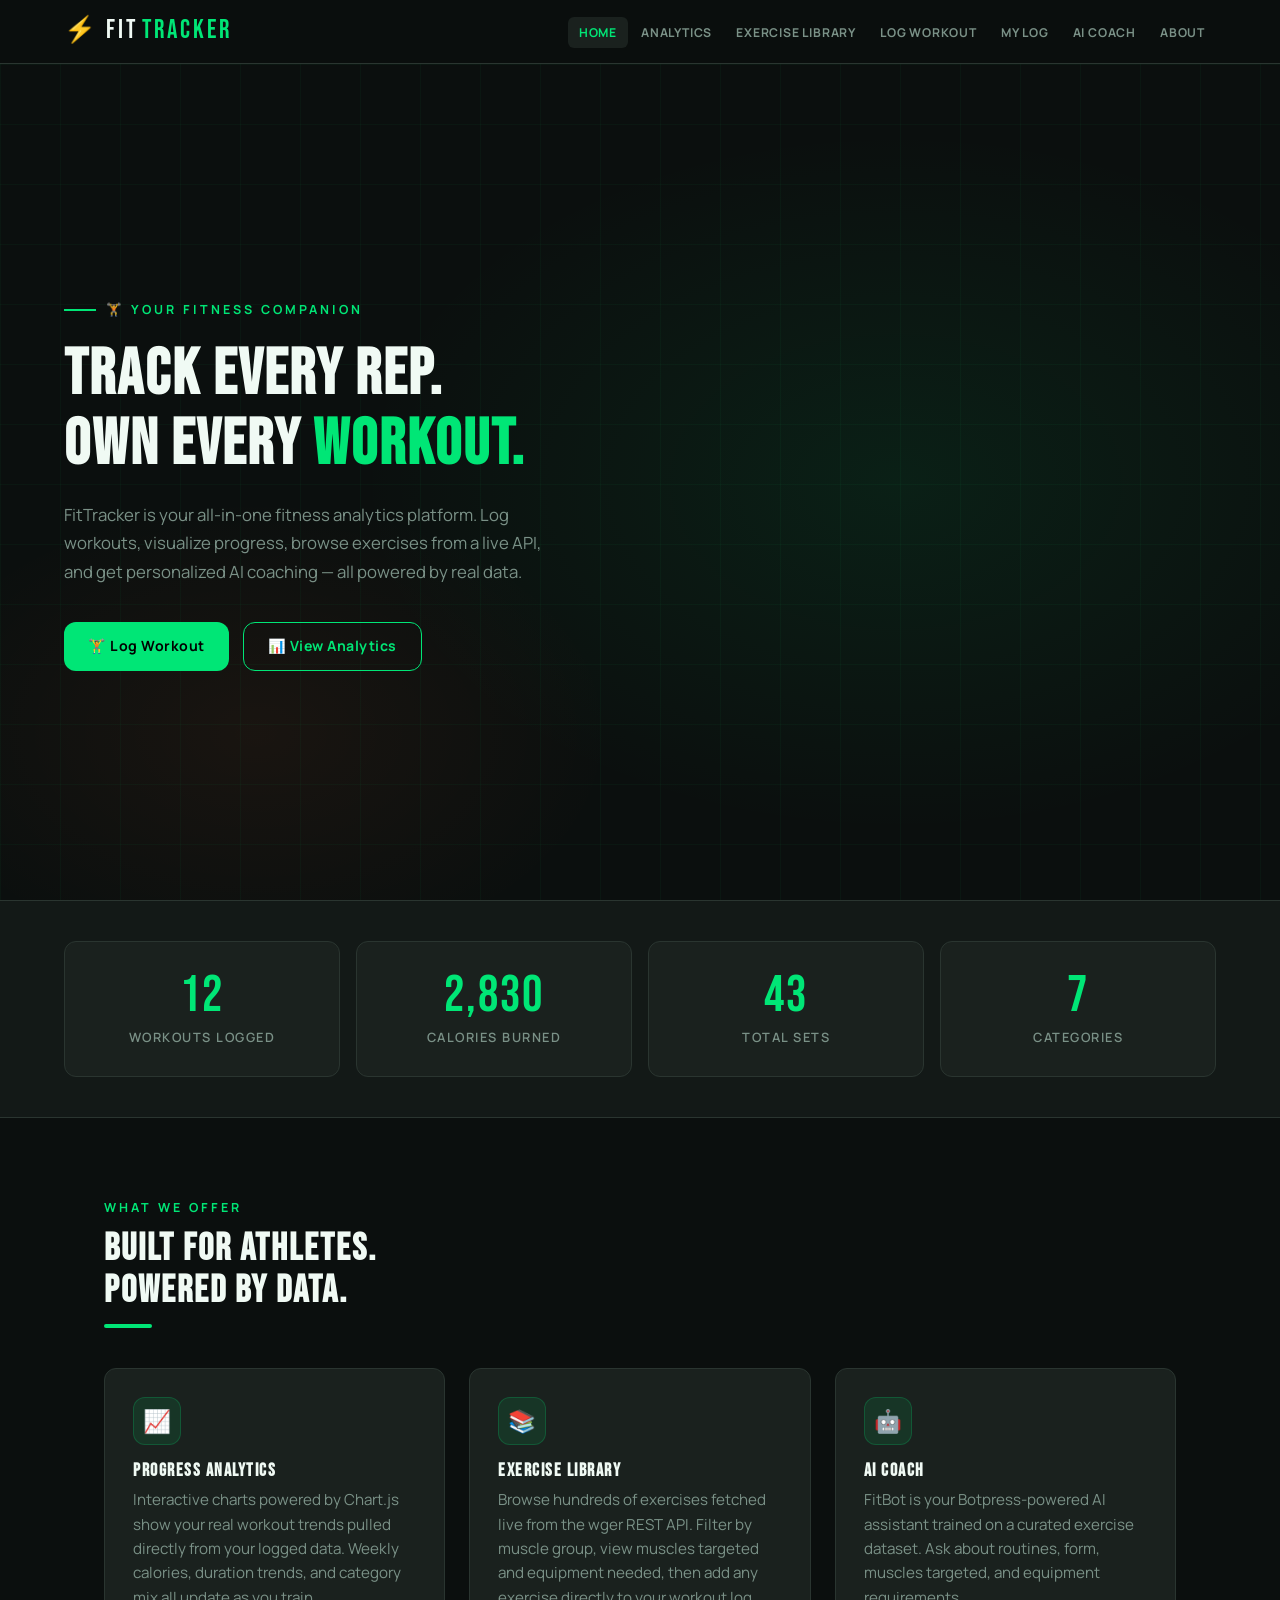
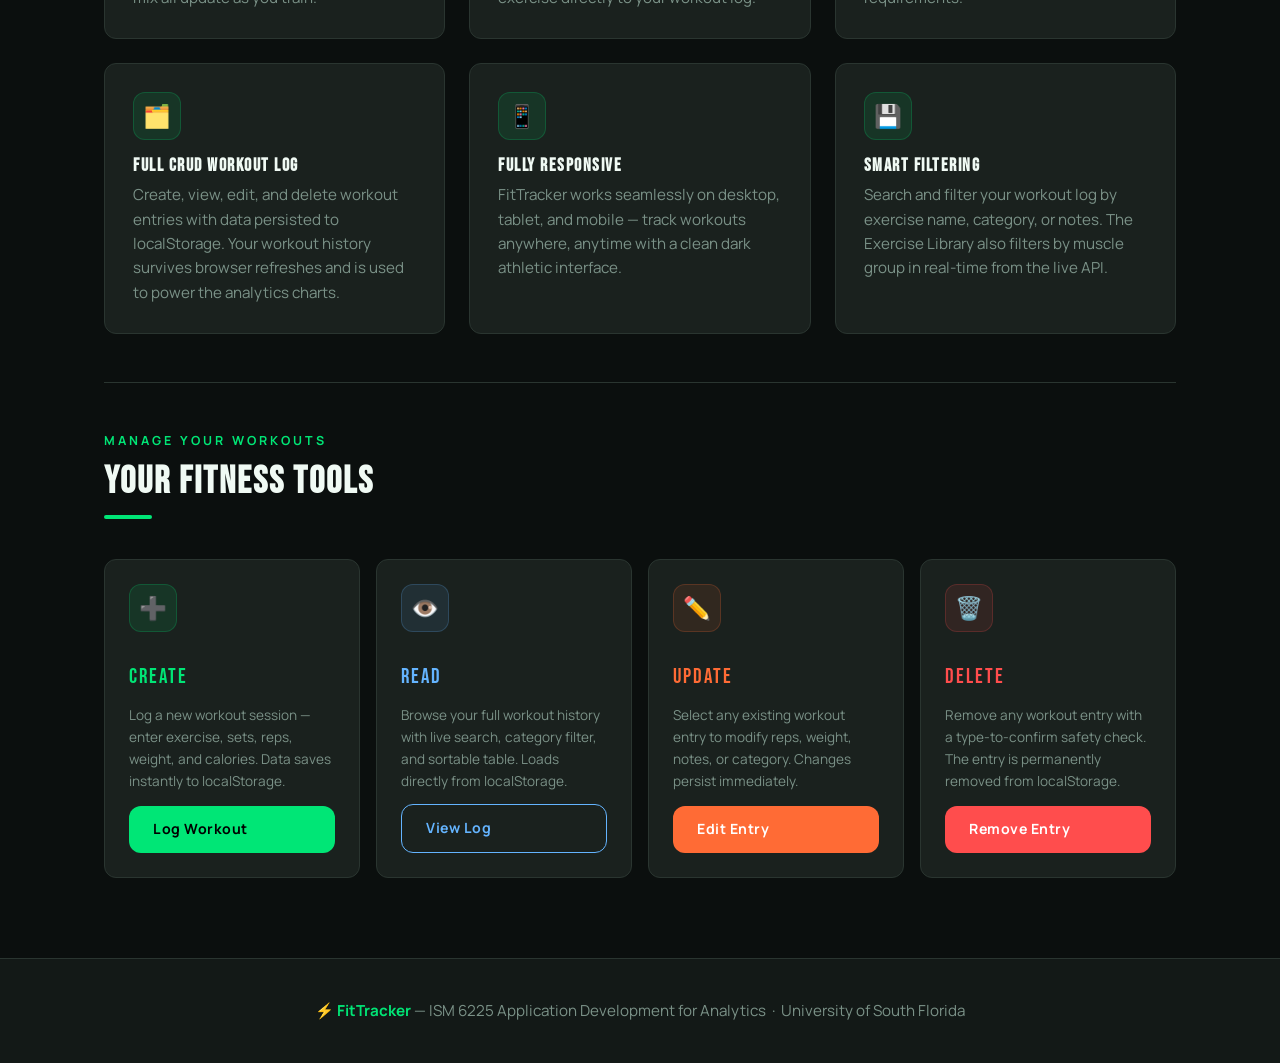
==== fittracker-final/index.html @ 2a5adb52 "feat: implement MVC architecture, localStorage CRUD, wger API integration, and Exercise Library page" ====
<!DOCTYPE html>
<html lang="en">
<head>
  <meta charset="UTF-8" />
  <meta name="viewport" content="width=device-width, initial-scale=1.0" />
  <title>FitTracker &#8212; Home</title>
  <link rel="stylesheet" href="styles.css" />
  <style>
    .hero {
      position: relative;
      min-height: calc(100vh - 64px);
      display: flex;
      align-items: center;
      overflow: hidden;
      padding: 80px 5%;
    }
    .hero-bg {
      position: absolute; inset: 0;
      background:
        radial-gradient(ellipse 60% 60% at 70% 50%, rgba(0,230,118,0.08) 0%, transparent 70%),
        radial-gradient(ellipse 40% 40% at 20% 80%, rgba(255,107,53,0.06) 0%, transparent 70%);
      pointer-events: none;
    }
    .hero-grid {
      position: absolute; inset: 0;
      background-image:
        linear-gradient(rgba(0,230,118,0.04) 1px, transparent 1px),
        linear-gradient(90deg, rgba(0,230,118,0.04) 1px, transparent 1px);
      background-size: 60px 60px;
      pointer-events: none;
    }
    .hero-content { position: relative; max-width: 680px; }
    .hero-eyebrow {
      display: inline-flex; align-items: center; gap: 10px;
      color: var(--green); font-size: 0.78rem; font-weight: 700;
      letter-spacing: 3px; text-transform: uppercase; margin-bottom: 20px;
    }
    .hero-eyebrow::before { content: ''; display: block; width: 32px; height: 2px; background: var(--green); }
    .hero h1 { color: var(--white); margin-bottom: 20px; }
    .hero h1 em { color: var(--green); font-style: normal; }
    .hero p { font-size: 1.05rem; max-width: 480px; margin-bottom: 36px; line-height: 1.7; }
    .hero-cta { display: flex; gap: 14px; flex-wrap: wrap; }
    .stats-strip {
      background: var(--bg2);
      border-top: 1px solid var(--border);
      border-bottom: 1px solid var(--border);
      padding: 40px 5%;
    }
    .stats-inner {
      max-width: 1200px; margin: 0 auto;
      display: grid; grid-template-columns: repeat(auto-fit, minmax(160px, 1fr)); gap: 16px;
    }
    .feature-icon {
      width: 48px; height: 48px; border-radius: 12px;
      background: rgba(0,230,118,0.1); border: 1px solid rgba(0,230,118,0.2);
      display: flex; align-items: center; justify-content: center;
      font-size: 1.4rem; margin-bottom: 16px;
    }
    .feature-card h3 { font-size: 1.1rem; margin-bottom: 8px; color: var(--white); }
    .crud-row {
      display: grid; grid-template-columns: repeat(auto-fit, minmax(230px, 1fr));
      gap: 16px; margin-top: 40px;
    }
    .crud-card {
      background: var(--card); border: 1px solid var(--border);
      border-radius: var(--radius); padding: 24px;
      display: flex; flex-direction: column; gap: 12px; transition: all .25s;
    }
    .crud-card:hover { transform: translateY(-4px); box-shadow: var(--glow); border-color: var(--green-dim); }
    .crud-label { font-family: 'Bebas Neue', sans-serif; letter-spacing: 2px; font-size: 1.3rem; }
    .crud-card p { font-size: 0.85rem; flex: 1; }
  </style>
</head>
<body>

<nav class="navbar">
  <a class="nav-brand" href="index.html">&#9889; FIT<span>TRACKER</span></a>
  <button class="hamburger" onclick="toggleNav()" aria-label="Menu">
    <span></span><span></span><span></span>
  </button>
  <ul class="nav-links" id="nav-links">
    <li><a href="index.html" class="active">Home</a></li>
    <li><a href="visualizations.html">Analytics</a></li>
    <li><a href="exercises.html">Exercise Library</a></li>
    <li><a href="create.html">Log Workout</a></li>
    <li><a href="read.html">My Log</a></li>
    <li><a href="mybot.html">AI Coach</a></li>
    <li><a href="about.html">About</a></li>
  </ul>
</nav>

<section class="hero">
  <div class="hero-bg"></div>
  <div class="hero-grid"></div>
  <div class="hero-content">
    <span class="hero-eyebrow">&#127947;&#65039; Your Fitness Companion</span>
    <h1>Track Every Rep.<br>Own Every <em>Workout.</em></h1>
    <p>FitTracker is your all-in-one fitness analytics platform. Log workouts, visualize progress, browse exercises from a live API, and get personalized AI coaching &#8212; all powered by real data.</p>
    <div class="hero-cta">
      <a href="create.html" class="btn btn-primary">&#127947;&#65039; Log Workout</a>
      <a href="visualizations.html" class="btn btn-outline">&#128202; View Analytics</a>
    </div>
  </div>
</section>

<!-- DYNAMIC STATS from localStorage -->
<div class="stats-strip">
  <div class="stats-inner">
    <div class="stat-box card">
      <div class="stat-num" id="stat-total">&#8212;</div>
      <div class="stat-label">Workouts Logged</div>
    </div>
    <div class="stat-box card">
      <div class="stat-num" id="stat-cal">&#8212;</div>
      <div class="stat-label">Calories Burned</div>
    </div>
    <div class="stat-box card">
      <div class="stat-num" id="stat-sets">&#8212;</div>
      <div class="stat-label">Total Sets</div>
    </div>
    <div class="stat-box card">
      <div class="stat-num" id="stat-cats">&#8212;</div>
      <div class="stat-label">Categories</div>
    </div>
  </div>
</div>

<!-- FEATURES -->
<div class="section">
  <p class="section-tag">What We Offer</p>
  <h2>Built for Athletes.<br>Powered by Data.</h2>
  <span class="accent-bar"></span>

  <div class="grid-3" style="margin-top:40px;">
    <div class="card feature-card">
      <div class="feature-icon">&#128200;</div>
      <h3>Progress Analytics</h3>
      <p>Interactive charts powered by Chart.js show your real workout trends pulled directly from your logged data. Weekly calories, duration trends, and category mix all update as you train.</p>
    </div>
    <div class="card feature-card">
      <div class="feature-icon">&#128218;</div>
      <h3>Exercise Library</h3>
      <p>Browse hundreds of exercises fetched live from the wger REST API. Filter by muscle group, view muscles targeted and equipment needed, then add any exercise directly to your workout log.</p>
    </div>
    <div class="card feature-card">
      <div class="feature-icon">&#129302;</div>
      <h3>AI Coach</h3>
      <p>FitBot is your Botpress-powered AI assistant trained on a curated exercise dataset. Ask about routines, form, muscles targeted, and equipment requirements.</p>
    </div>
    <div class="card feature-card">
      <div class="feature-icon">&#128450;&#65039;</div>
      <h3>Full CRUD Workout Log</h3>
      <p>Create, view, edit, and delete workout entries with data persisted to localStorage. Your workout history survives browser refreshes and is used to power the analytics charts.</p>
    </div>
    <div class="card feature-card">
      <div class="feature-icon">&#128241;</div>
      <h3>Fully Responsive</h3>
      <p>FitTracker works seamlessly on desktop, tablet, and mobile &#8212; track workouts anywhere, anytime with a clean dark athletic interface.</p>
    </div>
    <div class="card feature-card">
      <div class="feature-icon">&#128190;</div>
      <h3>Smart Filtering</h3>
      <p>Search and filter your workout log by exercise name, category, or notes. The Exercise Library also filters by muscle group in real-time from the live API.</p>
    </div>
  </div>

  <hr class="divider" />

  <p class="section-tag">Manage Your Workouts</p>
  <h2>Your Fitness Tools</h2>
  <span class="accent-bar"></span>

  <div class="crud-row">
    <div class="crud-card">
      <div class="feature-icon" style="background:rgba(0,230,118,.1); border-color:rgba(0,230,118,.2);">&#10133;</div>
      <div class="crud-label" style="color:var(--green);">Create</div>
      <p>Log a new workout session &#8212; enter exercise, sets, reps, weight, and calories. Data saves instantly to localStorage.</p>
      <a href="create.html" class="btn btn-primary">Log Workout</a>
    </div>
    <div class="crud-card">
      <div class="feature-icon" style="background:rgba(100,180,255,.1); border-color:rgba(100,180,255,.2);">&#128065;&#65039;</div>
      <div class="crud-label" style="color:#64b4ff;">Read</div>
      <p>Browse your full workout history with live search, category filter, and sortable table. Loads directly from localStorage.</p>
      <a href="read.html" class="btn btn-outline" style="border-color:#64b4ff; color:#64b4ff;">View Log</a>
    </div>
    <div class="crud-card">
      <div class="feature-icon" style="background:rgba(255,107,53,.1); border-color:rgba(255,107,53,.2);">&#9999;&#65039;</div>
      <div class="crud-label" style="color:var(--orange);">Update</div>
      <p>Select any existing workout entry to modify reps, weight, notes, or category. Changes persist immediately.</p>
      <a href="update.html" class="btn btn-orange">Edit Entry</a>
    </div>
    <div class="crud-card">
      <div class="feature-icon" style="background:rgba(255,77,77,.1); border-color:rgba(255,77,77,.2);">&#128465;&#65039;</div>
      <div class="crud-label" style="color:var(--danger);">Delete</div>
      <p>Remove any workout entry with a type-to-confirm safety check. The entry is permanently removed from localStorage.</p>
      <a href="delete.html" class="btn btn-danger">Remove Entry</a>
    </div>
  </div>
</div>

<footer>
  <p>&#9889; <strong>FitTracker</strong> &#8212; ISM 6225 Application Development for Analytics &nbsp;&#183;&nbsp; University of South Florida</p>
</footer>

<script src="js/storage.js"></script>
<script>
  function toggleNav() { document.getElementById('nav-links').classList.toggle('open'); }

  // Initialize storage and update live stats
  FitStorage.init();
  const stats = FitStorage.getStats();
  document.getElementById('stat-total').textContent = stats.total;
  document.getElementById('stat-cal').textContent   = stats.totalCal.toLocaleString();
  document.getElementById('stat-sets').textContent  = stats.totalSets;
  document.getElementById('stat-cats').textContent  = stats.cats;
</script>
</body>
</html>
---- fittracker-final/styles.css ----
/* ============================================
   FitTracker — ISM 6225 Look & Feel Project
   Theme: Dark Athletic / High-Performance
   Fonts: Bebas Neue (headings) + Manrope (body)
   ============================================ */

@import url('https://fonts.googleapis.com/css2?family=Bebas+Neue&family=Manrope:wght@400;500;600;700&display=swap');

/* ---- CSS Variables ---- */
:root {
  --bg:        #0b0f0e;
  --bg2:       #131917;
  --card:      #1a211e;
  --border:    #2a3530;
  --green:     #00e676;
  --green-dim: #00b85a;
  --orange:    #ff6b35;
  --white:     #f0faf4;
  --muted:     #7a9187;
  --danger:    #ff4d4d;

  --radius: 12px;
  --shadow: 0 8px 32px rgba(0,0,0,0.5);
  --glow:   0 0 20px rgba(0,230,118,0.15);
}

/* ---- Reset & Base ---- */
*, *::before, *::after { box-sizing: border-box; margin: 0; padding: 0; }

html { scroll-behavior: smooth; }

body {
  font-family: 'Manrope', sans-serif;
  background: var(--bg);
  color: var(--white);
  min-height: 100vh;
  line-height: 1.6;
  overflow-x: hidden;
}

/* ---- Typography ---- */
h1, h2, h3, h4, .display {
  font-family: 'Bebas Neue', sans-serif;
  letter-spacing: 2px;
  line-height: 1.1;
}

h1 { font-size: clamp(2.4rem, 5vw, 4rem); }
h2 { font-size: clamp(1.8rem, 3vw, 2.8rem); }
h3 { font-size: 1.4rem; letter-spacing: 1.5px; }

p { color: var(--muted); font-size: 0.95rem; }

a { color: var(--green); text-decoration: none; transition: color .2s; }
a:hover { color: #fff; }

/* ---- Navbar ---- */
.navbar {
  position: sticky;
  top: 0;
  z-index: 1000;
  background: rgba(11,15,14,0.92);
  backdrop-filter: blur(16px);
  border-bottom: 1px solid var(--border);
  padding: 0 5%;
  display: flex;
  align-items: center;
  justify-content: space-between;
  height: 64px;
}

.nav-brand {
  font-family: 'Bebas Neue', sans-serif;
  font-size: 1.6rem;
  letter-spacing: 3px;
  color: var(--white);
  display: flex;
  align-items: center;
  gap: 4px;
  white-space: nowrap;
  flex-shrink: 0;
}

.nav-brand span { color: var(--green); }

.nav-links {
  display: flex;
  gap: 2px;
  list-style: none;
  align-items: center;
  flex-wrap: nowrap;
}

.nav-links a {
  color: var(--muted);
  font-size: 0.76rem;
  font-weight: 700;
  letter-spacing: 0.8px;
  text-transform: uppercase;
  padding: 7px 11px;
  border-radius: 6px;
  transition: all .2s;
  white-space: nowrap;
}

.nav-links a:hover,
.nav-links a.active {
  color: var(--white);
  background: var(--card);
}

.nav-links a.active { color: var(--green); }

.hamburger {
  display: none;
  background: none;
  border: none;
  cursor: pointer;
  flex-direction: column;
  gap: 5px;
  padding: 4px;
}
.hamburger span {
  display: block;
  width: 24px;
  height: 2px;
  background: var(--white);
  border-radius: 2px;
  transition: all .3s;
}

/* ---- Buttons ---- */
.btn {
  display: inline-flex;
  align-items: center;
  gap: 8px;
  padding: 12px 24px;
  border-radius: var(--radius);
  font-family: 'Manrope', sans-serif;
  font-weight: 700;
  font-size: 0.88rem;
  letter-spacing: 0.5px;
  cursor: pointer;
  border: none;
  transition: all .25s;
  text-decoration: none;
}

.btn-primary {
  background: var(--green);
  color: #000;
}
.btn-primary:hover {
  background: #fff;
  color: #000;
  transform: translateY(-2px);
  box-shadow: var(--glow);
}

.btn-outline {
  background: transparent;
  color: var(--green);
  border: 1.5px solid var(--green);
}
.btn-outline:hover {
  background: var(--green);
  color: #000;
  transform: translateY(-2px);
}

.btn-danger {
  background: var(--danger);
  color: #fff;
}
.btn-danger:hover {
  background: #cc0000;
  transform: translateY(-2px);
}

.btn-orange {
  background: var(--orange);
  color: #fff;
}
.btn-orange:hover {
  background: #e5501a;
  transform: translateY(-2px);
}

/* ---- Cards ---- */
.card {
  background: var(--card);
  border: 1px solid var(--border);
  border-radius: var(--radius);
  padding: 28px;
  transition: border-color .2s, box-shadow .2s;
}
.card:hover {
  border-color: var(--green-dim);
  box-shadow: var(--glow);
}

/* ---- Pill / Badge ---- */
.pill {
  display: inline-block;
  padding: 4px 12px;
  border-radius: 999px;
  font-size: 0.75rem;
  font-weight: 700;
  letter-spacing: 0.5px;
  text-transform: uppercase;
}
.pill-green  { background: rgba(0,230,118,.15); color: var(--green); }
.pill-orange { background: rgba(255,107,53,.15); color: var(--orange); }
.pill-red    { background: rgba(255,77,77,.15);  color: var(--danger); }

/* ---- Section / Layout ---- */
.section {
  padding: 80px 5%;
  max-width: 1200px;
  margin: 0 auto;
}

.section-sm {
  padding: 50px 5%;
  max-width: 1200px;
  margin: 0 auto;
}

.section-tag {
  color: var(--green);
  font-size: 0.78rem;
  font-weight: 700;
  letter-spacing: 3px;
  text-transform: uppercase;
  margin-bottom: 10px;
}

.grid-2 { display: grid; grid-template-columns: repeat(auto-fit, minmax(280px, 1fr)); gap: 24px; }
.grid-3 { display: grid; grid-template-columns: repeat(auto-fit, minmax(260px, 1fr)); gap: 24px; }
.grid-4 { display: grid; grid-template-columns: repeat(auto-fit, minmax(200px, 1fr)); gap: 20px; }

/* ---- Divider ---- */
.divider {
  border: none;
  border-top: 1px solid var(--border);
  margin: 48px 0;
}

/* ---- Stat Box ---- */
.stat-box {
  text-align: center;
  padding: 28px 20px;
}
.stat-num {
  font-family: 'Bebas Neue', sans-serif;
  font-size: 3.2rem;
  letter-spacing: 2px;
  color: var(--green);
  line-height: 1;
}
.stat-label {
  font-size: 0.8rem;
  font-weight: 600;
  letter-spacing: 1.5px;
  text-transform: uppercase;
  color: var(--muted);
  margin-top: 6px;
}

/* ---- Table ---- */
.data-table {
  width: 100%;
  border-collapse: collapse;
  font-size: 0.88rem;
}
.data-table th {
  text-align: left;
  padding: 14px 16px;
  color: var(--green);
  font-size: 0.72rem;
  letter-spacing: 2px;
  text-transform: uppercase;
  border-bottom: 1px solid var(--border);
  white-space: nowrap;
}
.data-table td {
  padding: 14px 16px;
  border-bottom: 1px solid var(--border);
  color: var(--white);
  vertical-align: middle;
}
.data-table tr:hover td { background: rgba(0,230,118,0.04); }
.data-table tr:last-child td { border-bottom: none; }

/* ---- Form Elements ---- */
.form-group { margin-bottom: 20px; }
.form-label {
  display: block;
  font-size: 0.8rem;
  font-weight: 700;
  letter-spacing: 1px;
  text-transform: uppercase;
  color: var(--muted);
  margin-bottom: 8px;
}
.form-control {
  width: 100%;
  padding: 12px 16px;
  background: var(--bg2);
  border: 1px solid var(--border);
  border-radius: 8px;
  color: var(--white);
  font-family: 'Manrope', sans-serif;
  font-size: 0.92rem;
  transition: border-color .2s;
  outline: none;
}
.form-control:focus {
  border-color: var(--green);
  box-shadow: 0 0 0 3px rgba(0,230,118,0.08);
}
select.form-control option { background: var(--bg2); }

/* ---- Page Header ---- */
.page-header {
  background: var(--bg2);
  border-bottom: 1px solid var(--border);
  padding: 48px 5%;
  text-align: center;
}
.page-header p { max-width: 540px; margin: 12px auto 0; }

/* ---- Footer ---- */
footer {
  background: var(--bg2);
  border-top: 1px solid var(--border);
  padding: 40px 5%;
  text-align: center;
  color: var(--muted);
  font-size: 0.82rem;
}
footer strong { color: var(--green); }

/* ---- Accent Bar ---- */
.accent-bar {
  display: block;
  width: 48px;
  height: 4px;
  background: var(--green);
  border-radius: 2px;
  margin: 12px 0 20px;
}

/* ---- Alert Box ---- */
.alert {
  padding: 16px 20px;
  border-radius: var(--radius);
  font-size: 0.9rem;
  display: flex;
  align-items: flex-start;
  gap: 12px;
}
.alert-success { background: rgba(0,230,118,.1); border: 1px solid rgba(0,230,118,.3); color: #b3ffd6; }
.alert-warning { background: rgba(255,107,53,.1); border: 1px solid rgba(255,107,53,.3); color: #ffdcc9; }
.alert-danger  { background: rgba(255,77,77,.1);  border: 1px solid rgba(255,77,77,.3);  color: #ffc5c5; }

/* ---- Responsive ---- */
@media (max-width: 768px) {
  .hamburger { display: flex; }

  .nav-links {
    display: none;
    position: fixed;
    top: 64px;
    left: 0;
    right: 0;
    background: var(--bg2);
    border-bottom: 1px solid var(--border);
    flex-direction: column;
    align-items: stretch;
    padding: 16px 5%;
    gap: 4px;
  }
  .nav-links.open { display: flex; }
  .nav-links a { padding: 12px 16px; font-size: 0.9rem; }

  .section { padding: 50px 5%; }
  h1 { font-size: 2.2rem; }
}

@media (max-width: 480px) {
  .grid-2, .grid-3, .grid-4 { grid-template-columns: 1fr; }
}

/* ============================================
   FitTracker - Exercise Library Extensions
   Added for wger API integration page
   ============================================ */

/* Exercise API cards */
.ex-grid {
  display: grid;
  grid-template-columns: repeat(auto-fill, minmax(280px, 1fr));
  gap: 20px;
  margin-top: 28px;
}
.ex-card {
  background: var(--card);
  border: 1px solid var(--border);
  border-radius: var(--radius);
  padding: 22px;
  display: flex;
  flex-direction: column;
  gap: 10px;
  transition: all .25s;
}
.ex-card:hover {
  border-color: var(--green-dim);
  transform: translateY(-3px);
  box-shadow: var(--glow);
}
.ex-card-name {
  color: var(--white);
  font-size: 1rem;
  font-weight: 700;
  font-family: 'Manrope', sans-serif;
  line-height: 1.3;
}
.ex-card-cat {
  display: inline-block;
  padding: 3px 10px;
  border-radius: 999px;
  background: rgba(0,230,118,.12);
  color: var(--green);
  font-size: 0.72rem;
  font-weight: 700;
  letter-spacing: 1px;
  text-transform: uppercase;
  width: fit-content;
}
.ex-card-meta {
  display: flex;
  flex-direction: column;
  gap: 4px;
}
.ex-meta-row {
  font-size: 0.8rem;
  color: var(--muted);
  display: flex;
  gap: 6px;
}
.ex-meta-row strong { color: var(--white); font-weight: 600; }
.ex-card-desc {
  font-size: 0.82rem;
  color: var(--muted);
  line-height: 1.6;
  flex: 1;
}
.ex-card-footer {
  margin-top: 4px;
  padding-top: 12px;
  border-top: 1px solid var(--border);
}

/* Category filter pills for exercise library */
.cat-filters {
  display: flex;
  flex-wrap: wrap;
  gap: 8px;
  margin-bottom: 28px;
}
.cat-pill {
  padding: 7px 16px;
  border-radius: 999px;
  border: 1px solid var(--border);
  background: var(--card);
  color: var(--muted);
  font-size: 0.8rem;
  font-weight: 600;
  cursor: pointer;
  transition: all .2s;
  font-family: 'Manrope', sans-serif;
}
.cat-pill:hover,
.cat-pill.active {
  border-color: var(--green);
  color: var(--green);
  background: rgba(0,230,118,.08);
}

/* Skeleton loading shimmer */
.skeleton {
  background: linear-gradient(90deg, var(--card) 25%, var(--border) 50%, var(--card) 75%);
  background-size: 200% 100%;
  animation: shimmer 1.5s infinite;
  border-radius: 6px;
}
@keyframes shimmer {
  0%   { background-position: 200% 0; }
  100% { background-position: -200% 0; }
}
.skeleton-card {
  background: var(--card);
  border: 1px solid var(--border);
  border-radius: var(--radius);
  padding: 22px;
  display: flex;
  flex-direction: column;
  gap: 12px;
}

/* Load more button area */
.load-more-wrap {
  text-align: center;
  margin-top: 40px;
}

/* Empty / error state */
.empty-state {
  text-align: center;
  padding: 60px 20px;
  color: var(--muted);
}
.empty-state .big-icon { font-size: 3rem; margin-bottom: 16px; }
.empty-state h3 { color: var(--white); margin-bottom: 8px; font-family: 'Manrope', sans-serif; }

/* pill variants for blue */
.pill-blue { background: rgba(100,180,255,.15); color: #64b4ff; border: 1px solid rgba(100,180,255,.3); }
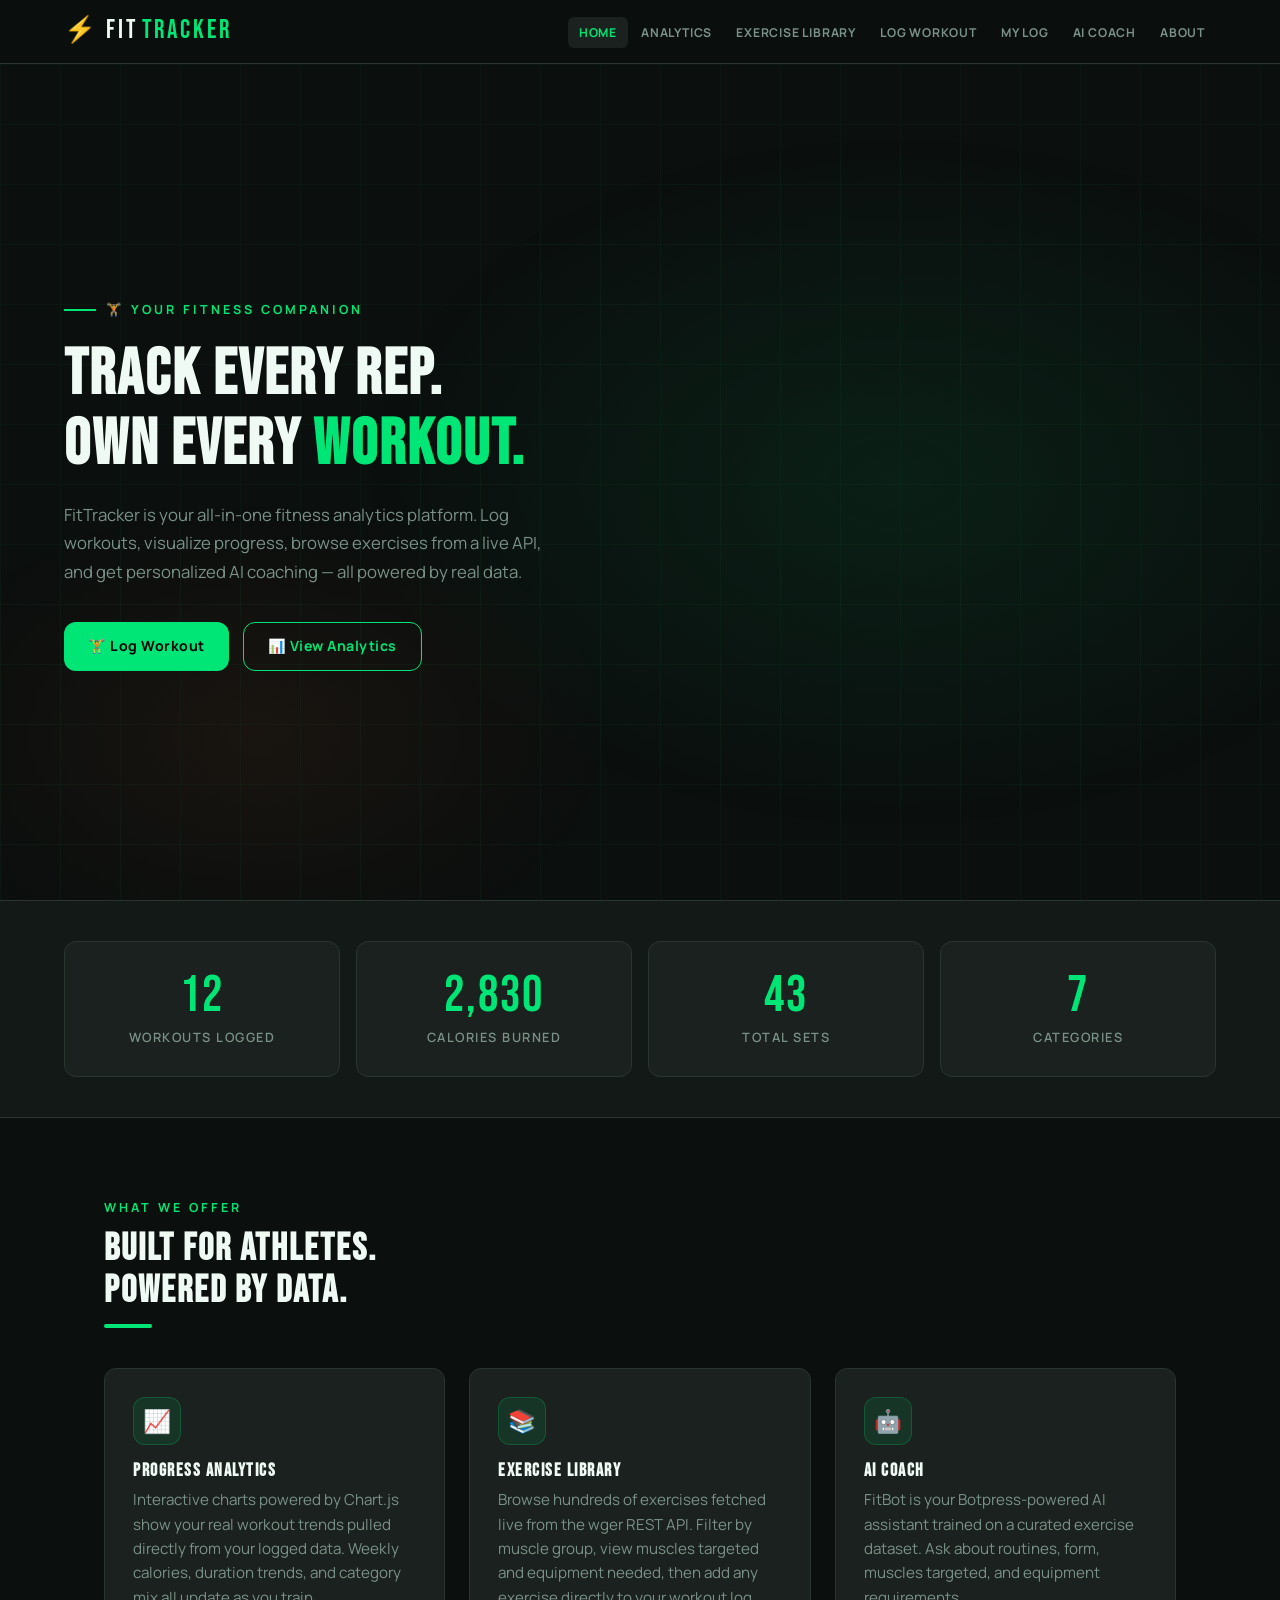
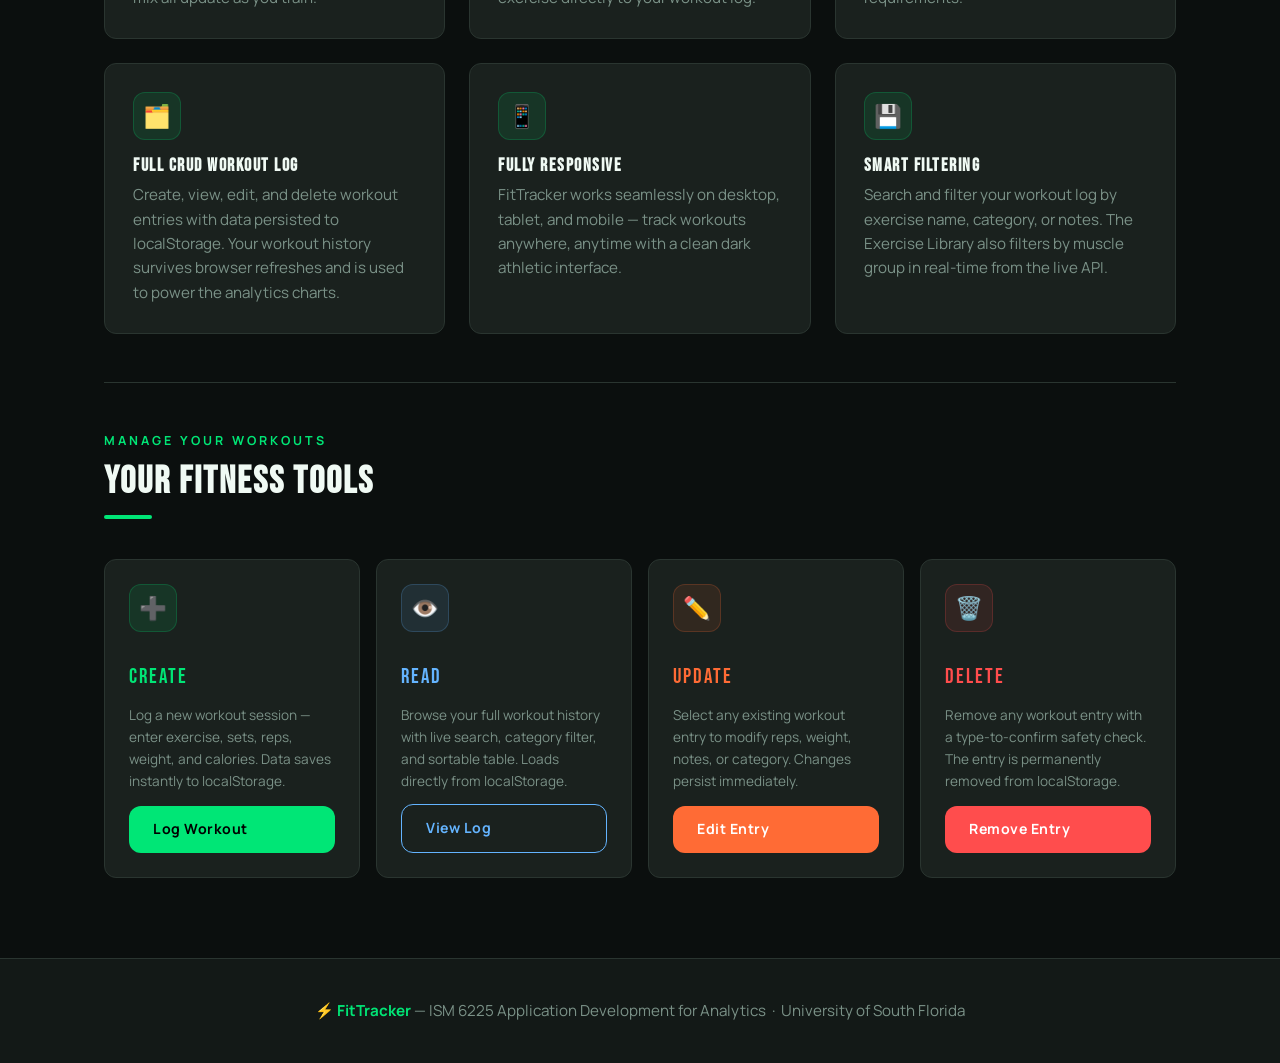
==== commit 88049995: "Added my avatar and an ERD to the project, as well as updated the README and all HTML files to refle" ====
--- a/fittracker-final/index.html
+++ b/fittracker-final/index.html
@@ -171,25 +171,25 @@
   <span class="accent-bar"></span>
 
   <div class="crud-row">
-    <div class="crud-card">
+    <div class="crud-card" style="--crud-accent:var(--green);">
       <div class="feature-icon" style="background:rgba(0,230,118,.1); border-color:rgba(0,230,118,.2);">&#10133;</div>
       <div class="crud-label" style="color:var(--green);">Create</div>
       <p>Log a new workout session &#8212; enter exercise, sets, reps, weight, and calories. Data saves instantly to localStorage.</p>
       <a href="create.html" class="btn btn-primary">Log Workout</a>
     </div>
-    <div class="crud-card">
+    <div class="crud-card" style="--crud-accent:#64b4ff;">
       <div class="feature-icon" style="background:rgba(100,180,255,.1); border-color:rgba(100,180,255,.2);">&#128065;&#65039;</div>
       <div class="crud-label" style="color:#64b4ff;">Read</div>
       <p>Browse your full workout history with live search, category filter, and sortable table. Loads directly from localStorage.</p>
       <a href="read.html" class="btn btn-outline" style="border-color:#64b4ff; color:#64b4ff;">View Log</a>
     </div>
-    <div class="crud-card">
+    <div class="crud-card" style="--crud-accent:var(--orange);">
       <div class="feature-icon" style="background:rgba(255,107,53,.1); border-color:rgba(255,107,53,.2);">&#9999;&#65039;</div>
       <div class="crud-label" style="color:var(--orange);">Update</div>
       <p>Select any existing workout entry to modify reps, weight, notes, or category. Changes persist immediately.</p>
       <a href="update.html" class="btn btn-orange">Edit Entry</a>
     </div>
-    <div class="crud-card">
+    <div class="crud-card" style="--crud-accent:var(--danger);">
       <div class="feature-icon" style="background:rgba(255,77,77,.1); border-color:rgba(255,77,77,.2);">&#128465;&#65039;</div>
       <div class="crud-label" style="color:var(--danger);">Delete</div>
       <p>Remove any workout entry with a type-to-confirm safety check. The entry is permanently removed from localStorage.</p>
@@ -206,13 +206,26 @@
 <script>
   function toggleNav() { document.getElementById('nav-links').classList.toggle('open'); }
 
-  // Initialize storage and update live stats
+  function animateCounter(el, target, duration) {
+    duration = duration || 900;
+    var startTime = performance.now();
+    var isLarge = target >= 1000;
+    function update(now) {
+      var p = Math.min((now - startTime) / duration, 1);
+      var eased = 1 - Math.pow(1 - p, 3);
+      var val = Math.round(target * eased);
+      el.textContent = isLarge ? val.toLocaleString() : val;
+      if (p < 1) requestAnimationFrame(update);
+    }
+    requestAnimationFrame(update);
+  }
+
   FitStorage.init();
   const stats = FitStorage.getStats();
-  document.getElementById('stat-total').textContent = stats.total;
-  document.getElementById('stat-cal').textContent   = stats.totalCal.toLocaleString();
-  document.getElementById('stat-sets').textContent  = stats.totalSets;
-  document.getElementById('stat-cats').textContent  = stats.cats;
+  animateCounter(document.getElementById('stat-total'), stats.total);
+  animateCounter(document.getElementById('stat-cal'),   stats.totalCal);
+  animateCounter(document.getElementById('stat-sets'),  stats.totalSets);
+  animateCounter(document.getElementById('stat-cats'),  stats.cats);
 </script>
 </body>
 </html>
--- a/fittracker-final/styles.css
+++ b/fittracker-final/styles.css
@@ -526,3 +526,116 @@
 
 /* pill variants for blue */
 .pill-blue { background: rgba(100,180,255,.15); color: #64b4ff; border: 1px solid rgba(100,180,255,.3); }
+
+/* ============================================
+   FitTracker — Visual Polish & UX Enhancements
+   ============================================ */
+
+/* Page fade-in on load */
+body { animation: pageIn 0.35s ease both; }
+@keyframes pageIn {
+  from { opacity: 0; transform: translateY(6px); }
+  to   { opacity: 1; transform: translateY(0); }
+}
+
+/* Custom scrollbar */
+::-webkit-scrollbar { width: 5px; height: 5px; }
+::-webkit-scrollbar-track { background: transparent; }
+::-webkit-scrollbar-thumb { background: var(--border); border-radius: 99px; }
+::-webkit-scrollbar-thumb:hover { background: var(--green-dim); }
+
+/* Remove number input spinners */
+input[type="number"]::-webkit-inner-spin-button,
+input[type="number"]::-webkit-outer-spin-button { -webkit-appearance: none; margin: 0; }
+input[type="number"] { -moz-appearance: textfield; }
+
+/* Style date picker icon to match theme */
+input[type="date"]::-webkit-calendar-picker-indicator {
+  filter: invert(0.6) sepia(1) saturate(3) hue-rotate(100deg);
+  cursor: pointer; opacity: 0.7; transition: opacity .2s;
+}
+input[type="date"]::-webkit-calendar-picker-indicator:hover { opacity: 1; }
+
+/* Softer placeholder */
+::placeholder { color: var(--muted); opacity: 0.5; }
+
+/* Textarea */
+textarea.form-control { resize: vertical; min-height: 90px; }
+
+/* Form helper text */
+.form-hint { font-size: 0.75rem; color: var(--muted); margin-top: 6px; opacity: 0.75; line-height: 1.5; }
+.form-label .req { color: var(--green); }
+
+/* Page header subtle radial gradient */
+.page-header { position: relative; overflow: hidden; }
+.page-header::after {
+  content: ''; position: absolute; inset: 0;
+  background: radial-gradient(ellipse 80% 150% at 50% -10%, rgba(0,230,118,0.06) 0%, transparent 60%);
+  pointer-events: none;
+}
+
+/* Form section divider */
+.form-section { margin-top: 28px; padding-top: 20px; border-top: 1px solid var(--border); }
+.form-section-label {
+  font-size: 0.7rem; font-weight: 700; color: var(--green);
+  letter-spacing: 2.5px; text-transform: uppercase;
+  margin-bottom: 16px; display: flex; align-items: center; gap: 10px;
+}
+.form-section-label::after {
+  content: ''; flex: 1; height: 1px;
+  background: linear-gradient(90deg, rgba(0,230,118,0.25), transparent);
+}
+
+/* Back navigation link */
+.back-link {
+  display: inline-flex; align-items: center; gap: 6px;
+  font-size: 0.8rem; font-weight: 600; color: var(--muted);
+  margin-bottom: 20px; transition: color .2s;
+}
+.back-link::before { content: '←'; }
+.back-link:hover { color: var(--green); }
+
+/* Insight card hover lift */
+.insight-card { transition: box-shadow .2s, transform .2s; }
+.insight-card:hover { box-shadow: var(--glow); transform: translateY(-2px); }
+
+/* Delete confirm input danger focus */
+.input-danger:focus {
+  border-color: var(--danger) !important;
+  box-shadow: 0 0 0 3px rgba(255,77,77,0.1) !important;
+}
+
+/* CRUD card colored left accent on hover */
+.crud-card { position: relative; overflow: hidden; }
+.crud-card::before {
+  content: ''; position: absolute; top: 0; left: 0;
+  width: 3px; height: 100%; background: var(--crud-accent, var(--green));
+  opacity: 0; transition: opacity .25s;
+}
+.crud-card:hover::before { opacity: 1; }
+
+/* Table cell truncation */
+.data-table td {
+  max-width: 140px; overflow: hidden;
+  text-overflow: ellipsis; white-space: nowrap;
+}
+.data-table td:first-child,
+.data-table td:last-child { max-width: none; white-space: nowrap; }
+.data-table td:nth-child(3) { max-width: 200px; }
+
+/* Alert info — calm blue (replaces alarming warning on API pages) */
+.alert-info {
+  background: rgba(100,180,255,.08);
+  border: 1px solid rgba(100,180,255,.25);
+  color: #b8d8ff;
+}
+.alert-info code { color: #64b4ff; }
+.alert-info strong { color: var(--white); }
+
+/* Focus visible outline */
+:focus-visible { outline: 2px solid rgba(0,230,118,0.5); outline-offset: 3px; }
+
+/* Mobile: stack side-by-side chart grid to single column */
+@media (max-width: 768px) {
+  .chart-2col { grid-template-columns: 1fr !important; }
+}
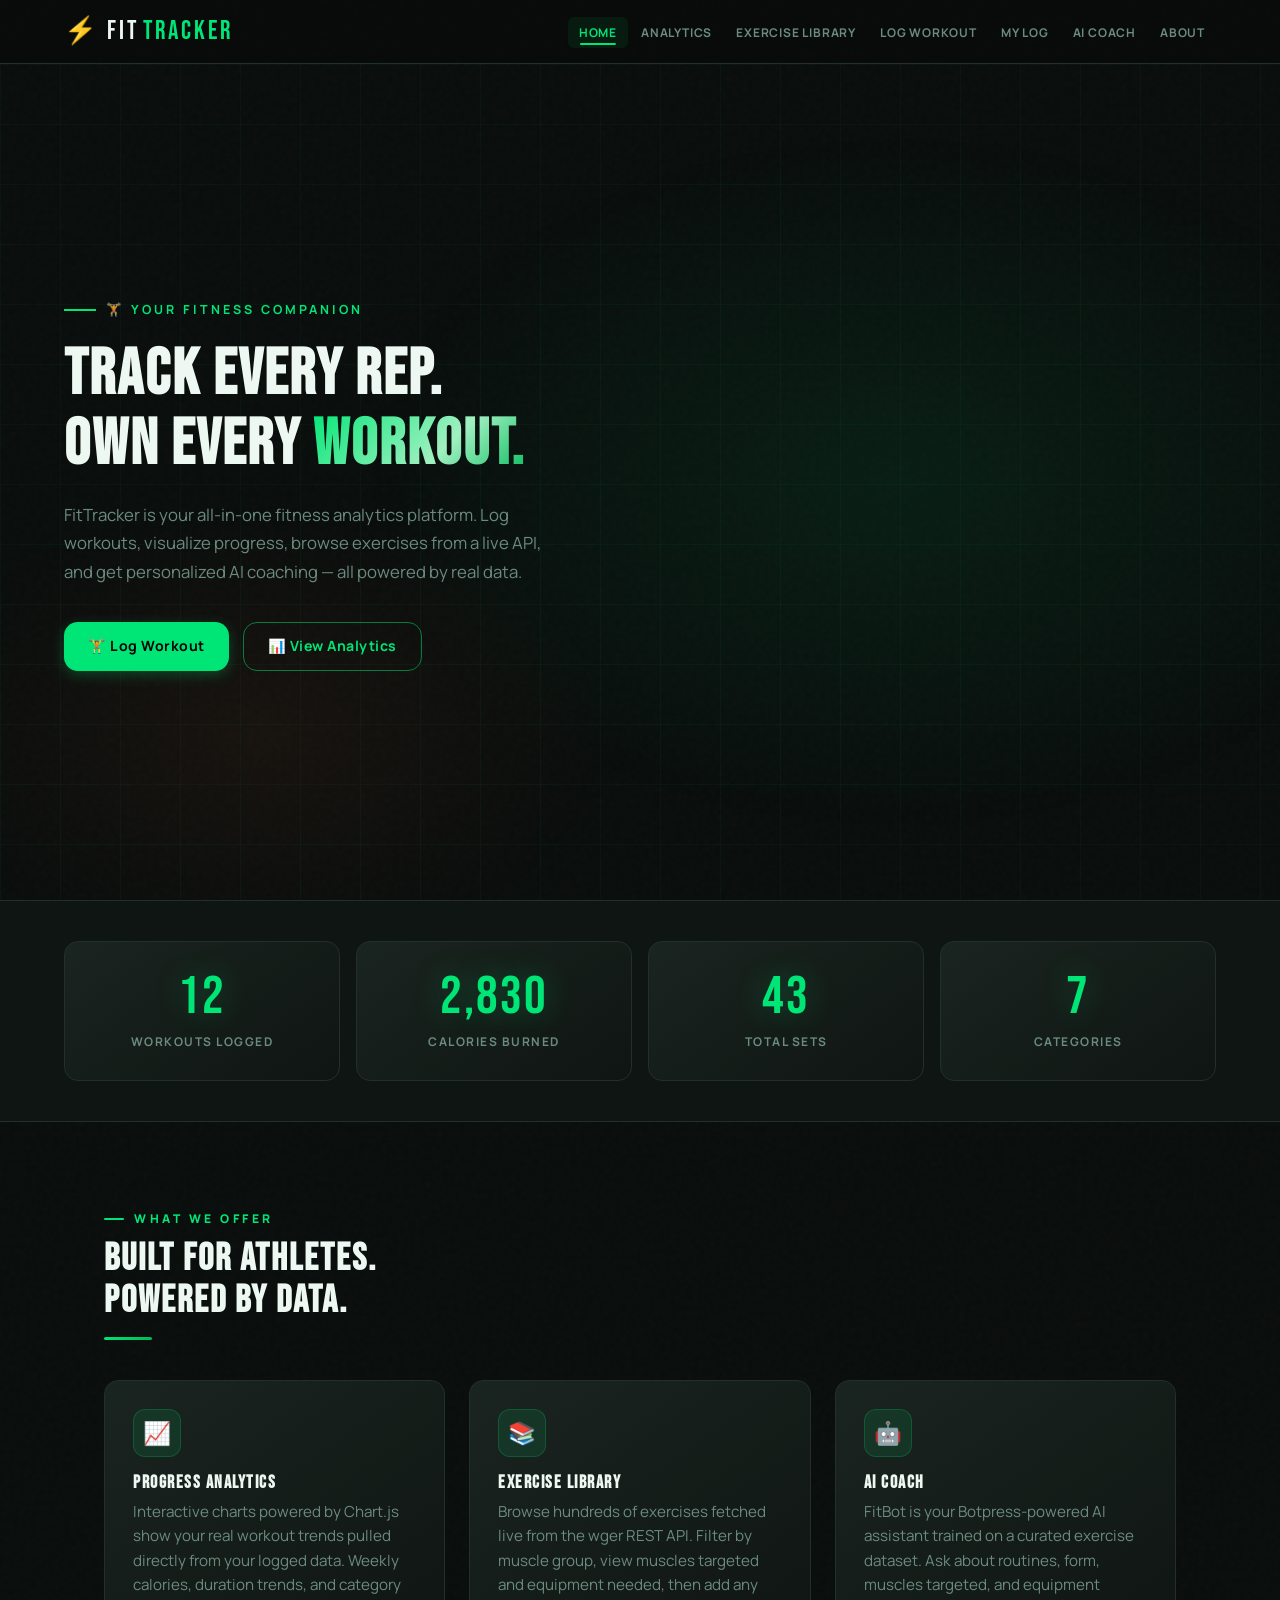
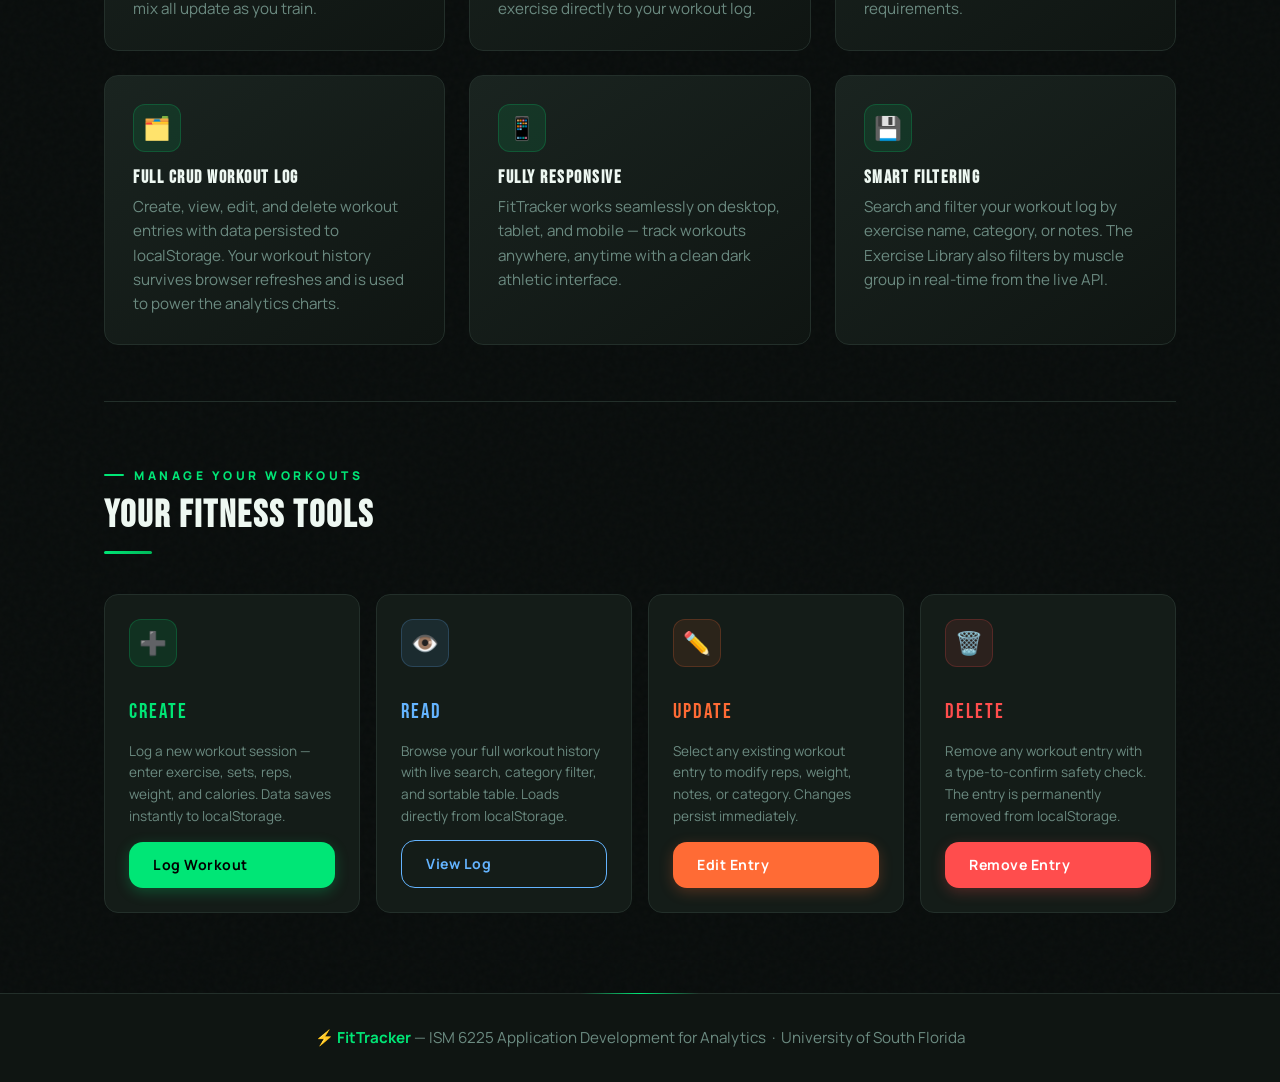
==== commit b34b8ae3: "Add premium polish edition with enhanced styles and micro-interactions - Updated styles.css with pre" ====
--- a/fittracker-final/index.html
+++ b/fittracker-final/index.html
@@ -69,6 +69,10 @@
     .crud-card:hover { transform: translateY(-4px); box-shadow: var(--glow); border-color: var(--green-dim); }
     .crud-label { font-family: 'Bebas Neue', sans-serif; letter-spacing: 2px; font-size: 1.3rem; }
     .crud-card p { font-size: 0.85rem; flex: 1; }
+    @media (max-width: 480px) {
+      .crud-row { grid-template-columns: 1fr; }
+      .crud-card .btn { width: 100%; justify-content: center; }
+    }
   </style>
 </head>
 <body>
@@ -205,6 +209,9 @@
 <script src="js/storage.js"></script>
 <script>
   function toggleNav() { document.getElementById('nav-links').classList.toggle('open'); }
+  document.querySelectorAll('.nav-links a').forEach(function(a) {
+    a.addEventListener('click', function() { document.getElementById('nav-links').classList.remove('open'); });
+  });
 
   function animateCounter(el, target, duration) {
     duration = duration || 900;
@@ -227,5 +234,6 @@
   animateCounter(document.getElementById('stat-sets'),  stats.totalSets);
   animateCounter(document.getElementById('stat-cats'),  stats.cats);
 </script>
+<script src="js/polish.js"></script>
 </body>
 </html>
--- a/fittracker-final/styles.css
+++ b/fittracker-final/styles.css
@@ -1,27 +1,39 @@
 /* ============================================
-   FitTracker — ISM 6225 Look & Feel Project
+   FitTracker — ISM 6225
    Theme: Dark Athletic / High-Performance
+   Enhanced — Premium Polish Edition
    Fonts: Bebas Neue (headings) + Manrope (body)
    ============================================ */
 
-@import url('https://fonts.googleapis.com/css2?family=Bebas+Neue&family=Manrope:wght@400;500;600;700&display=swap');
+@import url('https://fonts.googleapis.com/css2?family=Bebas+Neue&family=Manrope:wght@400;500;600;700;800&display=swap');
 
 /* ---- CSS Variables ---- */
 :root {
-  --bg:        #0b0f0e;
-  --bg2:       #131917;
-  --card:      #1a211e;
-  --border:    #2a3530;
+  --bg:        #080c0b;
+  --bg2:       #0f1512;
+  --card:      #141c18;
+  --card2:     #1a2420;
+  --border:    #232f2a;
+  --border2:   #2e3d38;
   --green:     #00e676;
   --green-dim: #00b85a;
+  --green-glow:rgba(0,230,118,0.18);
   --orange:    #ff6b35;
-  --white:     #f0faf4;
-  --muted:     #7a9187;
+  --orange-dim:rgba(255,107,53,0.18);
+  --white:     #eef8f2;
+  --muted:     #6b8a80;
+  --muted2:    #8ba89e;
   --danger:    #ff4d4d;
 
-  --radius: 12px;
-  --shadow: 0 8px 32px rgba(0,0,0,0.5);
-  --glow:   0 0 20px rgba(0,230,118,0.15);
+  --radius: 14px;
+  --radius-sm: 8px;
+  --shadow: 0 12px 40px rgba(0,0,0,0.6);
+  --glow:   0 0 28px rgba(0,230,118,0.14), 0 0 60px rgba(0,230,118,0.06);
+  --glow-strong: 0 0 20px rgba(0,230,118,0.3), 0 0 60px rgba(0,230,118,0.1);
+
+  /* Gradient stops */
+  --grad-green: linear-gradient(135deg, #00e676, #00b85a);
+  --grad-card:  linear-gradient(145deg, #1a2420, #0f1512);
 }
 
 /* ---- Reset & Base ---- */
@@ -36,6 +48,9 @@
   min-height: 100vh;
   line-height: 1.6;
   overflow-x: hidden;
+  /* Subtle noise texture */
+  background-image:
+    url("data:image/svg+xml,%3Csvg viewBox='0 0 256 256' xmlns='http://www.w3.org/2000/svg'%3E%3Cfilter id='noise'%3E%3CfeTurbulence type='fractalNoise' baseFrequency='0.9' numOctaves='4' stitchTiles='stitch'/%3E%3C/filter%3E%3Crect width='100%25' height='100%25' filter='url(%23noise)' opacity='0.025'/%3E%3C/svg%3E");
 }
 
 /* ---- Typography ---- */
@@ -45,33 +60,60 @@
   line-height: 1.1;
 }
 
-h1 { font-size: clamp(2.4rem, 5vw, 4rem); }
+h1 { font-size: clamp(2.4rem, 5vw, 4.2rem); }
 h2 { font-size: clamp(1.8rem, 3vw, 2.8rem); }
 h3 { font-size: 1.4rem; letter-spacing: 1.5px; }
 
+/* Gradient heading accent */
+h1 em, .gradient-text {
+  background: linear-gradient(135deg, var(--green) 0%, #a0f0c0 60%, var(--green-dim) 100%);
+  -webkit-background-clip: text;
+  -webkit-text-fill-color: transparent;
+  background-clip: text;
+  font-style: normal;
+}
+
 p { color: var(--muted); font-size: 0.95rem; }
 
 a { color: var(--green); text-decoration: none; transition: color .2s; }
 a:hover { color: #fff; }
+
+/* ---- Accent Bar ---- */
+.accent-bar {
+  display: block;
+  width: 48px; height: 3px;
+  background: var(--grad-green);
+  border-radius: 99px;
+  margin: 14px 0 0;
+}
 
 /* ---- Navbar ---- */
 .navbar {
   position: sticky;
   top: 0;
   z-index: 1000;
-  background: rgba(11,15,14,0.92);
-  backdrop-filter: blur(16px);
+  background: rgba(8,12,11,0.88);
+  backdrop-filter: blur(20px) saturate(1.4);
+  -webkit-backdrop-filter: blur(20px) saturate(1.4);
   border-bottom: 1px solid var(--border);
   padding: 0 5%;
   display: flex;
   align-items: center;
   justify-content: space-between;
   height: 64px;
+  transition: background .3s, box-shadow .3s;
+}
+
+/* Navbar scrolled state — JS adds .scrolled class */
+.navbar.scrolled {
+  background: rgba(8,12,11,0.97);
+  box-shadow: 0 4px 30px rgba(0,0,0,0.4);
+  border-bottom-color: rgba(0,230,118,0.12);
 }
 
 .nav-brand {
   font-family: 'Bebas Neue', sans-serif;
-  font-size: 1.6rem;
+  font-size: 1.65rem;
   letter-spacing: 3px;
   color: var(--white);
   display: flex;
@@ -79,8 +121,9 @@
   gap: 4px;
   white-space: nowrap;
   flex-shrink: 0;
-}
-
+  transition: opacity .2s;
+}
+.nav-brand:hover { opacity: 0.85; color: var(--white); }
 .nav-brand span { color: var(--green); }
 
 .nav-links {
@@ -93,7 +136,7 @@
 
 .nav-links a {
   color: var(--muted);
-  font-size: 0.76rem;
+  font-size: 0.75rem;
   font-weight: 700;
   letter-spacing: 0.8px;
   text-transform: uppercase;
@@ -101,15 +144,23 @@
   border-radius: 6px;
   transition: all .2s;
   white-space: nowrap;
-}
-
-.nav-links a:hover,
-.nav-links a.active {
-  color: var(--white);
-  background: var(--card);
-}
-
-.nav-links a.active { color: var(--green); }
+  position: relative;
+}
+
+.nav-links a::after {
+  content: '';
+  position: absolute;
+  bottom: 3px; left: 50%;
+  transform: translateX(-50%) scaleX(0);
+  width: 60%; height: 2px;
+  background: var(--green);
+  border-radius: 99px;
+  transition: transform .25s cubic-bezier(0.34, 1.56, 0.64, 1);
+}
+
+.nav-links a:hover { color: var(--white); background: rgba(255,255,255,0.04); }
+.nav-links a.active { color: var(--green); background: rgba(0,230,118,0.07); }
+.nav-links a.active::after { transform: translateX(-50%) scaleX(1); }
 
 .hamburger {
   display: none;
@@ -122,8 +173,7 @@
 }
 .hamburger span {
   display: block;
-  width: 24px;
-  height: 2px;
+  width: 24px; height: 2px;
   background: var(--white);
   border-radius: 2px;
   transition: all .3s;
@@ -142,62 +192,96 @@
   letter-spacing: 0.5px;
   cursor: pointer;
   border: none;
-  transition: all .25s;
+  transition: all .22s cubic-bezier(0.34, 1.56, 0.64, 1);
   text-decoration: none;
-}
+  position: relative;
+  overflow: hidden;
+}
+
+/* Ripple layer */
+.btn::after {
+  content: '';
+  position: absolute; inset: 0;
+  background: rgba(255,255,255,0.12);
+  opacity: 0;
+  transition: opacity .2s;
+  border-radius: inherit;
+}
+.btn:active::after { opacity: 1; }
 
 .btn-primary {
   background: var(--green);
   color: #000;
+  box-shadow: 0 4px 14px rgba(0,230,118,0.25);
 }
 .btn-primary:hover {
   background: #fff;
   color: #000;
   transform: translateY(-2px);
-  box-shadow: var(--glow);
+  box-shadow: 0 8px 24px rgba(0,230,118,0.3);
 }
 
 .btn-outline {
   background: transparent;
   color: var(--green);
-  border: 1.5px solid var(--green);
+  border: 1.5px solid rgba(0,230,118,0.5);
 }
 .btn-outline:hover {
   background: var(--green);
   color: #000;
+  border-color: var(--green);
   transform: translateY(-2px);
+  box-shadow: 0 4px 16px rgba(0,230,118,0.2);
 }
 
 .btn-danger {
   background: var(--danger);
   color: #fff;
+  box-shadow: 0 4px 14px rgba(255,77,77,0.25);
 }
 .btn-danger:hover {
   background: #cc0000;
   transform: translateY(-2px);
+  box-shadow: 0 8px 24px rgba(255,77,77,0.3);
 }
 
 .btn-orange {
   background: var(--orange);
   color: #fff;
+  box-shadow: 0 4px 14px rgba(255,107,53,0.25);
 }
 .btn-orange:hover {
   background: #e5501a;
   transform: translateY(-2px);
+  box-shadow: 0 8px 24px rgba(255,107,53,0.3);
 }
 
 /* ---- Cards ---- */
 .card {
-  background: var(--card);
+  background: var(--grad-card);
   border: 1px solid var(--border);
   border-radius: var(--radius);
   padding: 28px;
-  transition: border-color .2s, box-shadow .2s;
-}
-.card:hover {
-  border-color: var(--green-dim);
-  box-shadow: var(--glow);
-}
+  transition: border-color .25s, box-shadow .25s, transform .25s;
+  position: relative;
+}
+
+/* Gradient border on hover via pseudo-element trick */
+.card::before {
+  content: '';
+  position: absolute; inset: 0;
+  border-radius: var(--radius);
+  padding: 1px;
+  background: linear-gradient(135deg, rgba(0,230,118,0.25), transparent 50%, rgba(0,230,118,0.08));
+  -webkit-mask: linear-gradient(#fff 0 0) content-box, linear-gradient(#fff 0 0);
+  -webkit-mask-composite: xor;
+  mask-composite: exclude;
+  opacity: 0;
+  transition: opacity .3s;
+  pointer-events: none;
+}
+.card:hover { border-color: var(--border2); box-shadow: var(--glow); transform: translateY(-2px); }
+.card:hover::before { opacity: 1; }
 
 /* ---- Pill / Badge ---- */
 .pill {
@@ -209,9 +293,10 @@
   letter-spacing: 0.5px;
   text-transform: uppercase;
 }
-.pill-green  { background: rgba(0,230,118,.15); color: var(--green); }
-.pill-orange { background: rgba(255,107,53,.15); color: var(--orange); }
-.pill-red    { background: rgba(255,77,77,.15);  color: var(--danger); }
+.pill-green  { background: rgba(0,230,118,.12); color: var(--green); border: 1px solid rgba(0,230,118,.25); }
+.pill-orange { background: rgba(255,107,53,.12); color: var(--orange); border: 1px solid rgba(255,107,53,.25); }
+.pill-red    { background: rgba(255,77,77,.12);  color: var(--danger); border: 1px solid rgba(255,77,77,.25); }
+.pill-blue   { background: rgba(100,180,255,.12); color: #64b4ff; border: 1px solid rgba(100,180,255,.25); }
 
 /* ---- Section / Layout ---- */
 .section {
@@ -228,11 +313,21 @@
 
 .section-tag {
   color: var(--green);
-  font-size: 0.78rem;
-  font-weight: 700;
-  letter-spacing: 3px;
+  font-size: 0.75rem;
+  font-weight: 800;
+  letter-spacing: 3.5px;
   text-transform: uppercase;
   margin-bottom: 10px;
+  display: inline-flex;
+  align-items: center;
+  gap: 10px;
+}
+.section-tag::before {
+  content: '';
+  display: inline-block;
+  width: 20px; height: 2px;
+  background: var(--green);
+  border-radius: 99px;
 }
 
 .grid-2 { display: grid; grid-template-columns: repeat(auto-fit, minmax(280px, 1fr)); gap: 24px; }
@@ -243,7 +338,16 @@
 .divider {
   border: none;
   border-top: 1px solid var(--border);
-  margin: 48px 0;
+  margin: 56px 0;
+  position: relative;
+}
+.divider::after {
+  content: '';
+  position: absolute;
+  top: -1px; left: 0;
+  width: 80px; height: 1px;
+  background: var(--green);
+  border-radius: 99px;
 }
 
 /* ---- Stat Box ---- */
@@ -253,18 +357,19 @@
 }
 .stat-num {
   font-family: 'Bebas Neue', sans-serif;
-  font-size: 3.2rem;
+  font-size: 3.4rem;
   letter-spacing: 2px;
   color: var(--green);
   line-height: 1;
+  text-shadow: 0 0 30px rgba(0,230,118,0.3);
 }
 .stat-label {
-  font-size: 0.8rem;
-  font-weight: 600;
+  font-size: 0.75rem;
+  font-weight: 700;
   letter-spacing: 1.5px;
   text-transform: uppercase;
   color: var(--muted);
-  margin-top: 6px;
+  margin-top: 8px;
 }
 
 /* ---- Table ---- */
@@ -277,17 +382,20 @@
   text-align: left;
   padding: 14px 16px;
   color: var(--green);
-  font-size: 0.72rem;
+  font-size: 0.7rem;
   letter-spacing: 2px;
   text-transform: uppercase;
   border-bottom: 1px solid var(--border);
   white-space: nowrap;
+  font-weight: 800;
+  background: rgba(0,230,118,0.02);
 }
 .data-table td {
   padding: 14px 16px;
   border-bottom: 1px solid var(--border);
   color: var(--white);
   vertical-align: middle;
+  transition: background .15s;
 }
 .data-table tr:hover td { background: rgba(0,230,118,0.04); }
 .data-table tr:last-child td { border-bottom: none; }
@@ -296,28 +404,30 @@
 .form-group { margin-bottom: 20px; }
 .form-label {
   display: block;
-  font-size: 0.8rem;
-  font-weight: 700;
-  letter-spacing: 1px;
+  font-size: 0.75rem;
+  font-weight: 800;
+  letter-spacing: 1.2px;
   text-transform: uppercase;
-  color: var(--muted);
+  color: var(--muted2);
   margin-bottom: 8px;
 }
 .form-control {
   width: 100%;
-  padding: 12px 16px;
+  padding: 13px 16px;
   background: var(--bg2);
   border: 1px solid var(--border);
-  border-radius: 8px;
+  border-radius: var(--radius-sm);
   color: var(--white);
   font-family: 'Manrope', sans-serif;
   font-size: 0.92rem;
-  transition: border-color .2s;
+  transition: border-color .2s, box-shadow .2s, background .2s;
   outline: none;
 }
+.form-control:hover { border-color: var(--border2); }
 .form-control:focus {
   border-color: var(--green);
-  box-shadow: 0 0 0 3px rgba(0,230,118,0.08);
+  background: rgba(0,230,118,0.03);
+  box-shadow: 0 0 0 4px rgba(0,230,118,0.07);
 }
 select.form-control option { background: var(--bg2); }
 
@@ -325,44 +435,70 @@
 .page-header {
   background: var(--bg2);
   border-bottom: 1px solid var(--border);
-  padding: 48px 5%;
-  text-align: center;
-}
-.page-header p { max-width: 540px; margin: 12px auto 0; }
+  padding: 56px 5%;
+  position: relative;
+  overflow: hidden;
+}
+.page-header::before {
+  content: '';
+  position: absolute; inset: 0;
+  background:
+    radial-gradient(ellipse 60% 200% at 50% -50%, rgba(0,230,118,0.08) 0%, transparent 70%),
+    radial-gradient(ellipse 30% 100% at 10% 50%, rgba(0,230,118,0.04) 0%, transparent 60%);
+  pointer-events: none;
+}
+
+/* ---- Alerts ---- */
+.alert {
+  display: flex;
+  align-items: flex-start;
+  gap: 14px;
+  padding: 16px 20px;
+  border-radius: var(--radius);
+  font-size: 0.88rem;
+  line-height: 1.6;
+}
+.alert-success { background: rgba(0,230,118,.08); border: 1px solid rgba(0,230,118,.25); color: #b8f0d0; }
+.alert-warning { background: rgba(255,107,53,.08); border: 1px solid rgba(255,107,53,.25); color: #ffd0b8; }
+.alert-danger  { background: rgba(255,77,77,.08);  border: 1px solid rgba(255,77,77,.25);  color: #ffc5c5; }
+.alert-info    { background: rgba(100,180,255,.06); border: 1px solid rgba(100,180,255,.2); color: #b8d8ff; }
+.alert-info code { color: #64b4ff; }
+.alert-info strong { color: var(--white); }
 
 /* ---- Footer ---- */
 footer {
-  background: var(--bg2);
   border-top: 1px solid var(--border);
-  padding: 40px 5%;
+  padding: 32px 5%;
   text-align: center;
   color: var(--muted);
   font-size: 0.82rem;
+  background: var(--bg2);
+  position: relative;
+}
+footer::before {
+  content: '';
+  position: absolute;
+  top: -1px; left: 50%;
+  transform: translateX(-50%);
+  width: 120px; height: 1px;
+  background: linear-gradient(90deg, transparent, var(--green), transparent);
 }
 footer strong { color: var(--green); }
 
-/* ---- Accent Bar ---- */
-.accent-bar {
-  display: block;
-  width: 48px;
-  height: 4px;
-  background: var(--green);
-  border-radius: 2px;
-  margin: 12px 0 20px;
-}
-
-/* ---- Alert Box ---- */
-.alert {
-  padding: 16px 20px;
-  border-radius: var(--radius);
-  font-size: 0.9rem;
-  display: flex;
-  align-items: flex-start;
-  gap: 12px;
-}
-.alert-success { background: rgba(0,230,118,.1); border: 1px solid rgba(0,230,118,.3); color: #b3ffd6; }
-.alert-warning { background: rgba(255,107,53,.1); border: 1px solid rgba(255,107,53,.3); color: #ffdcc9; }
-.alert-danger  { background: rgba(255,77,77,.1);  border: 1px solid rgba(255,77,77,.3);  color: #ffc5c5; }
+/* ---- Scroll Reveal (JS adds classes) ---- */
+.reveal {
+  opacity: 0;
+  transform: translateY(20px);
+  transition: opacity 0.55s ease, transform 0.55s ease;
+}
+.reveal.visible {
+  opacity: 1;
+  transform: translateY(0);
+}
+.reveal-delay-1 { transition-delay: 0.08s; }
+.reveal-delay-2 { transition-delay: 0.16s; }
+.reveal-delay-3 { transition-delay: 0.24s; }
+.reveal-delay-4 { transition-delay: 0.32s; }
 
 /* ---- Responsive ---- */
 @media (max-width: 768px) {
@@ -371,33 +507,75 @@
   .nav-links {
     display: none;
     position: fixed;
-    top: 64px;
-    left: 0;
-    right: 0;
-    background: var(--bg2);
+    top: 64px; left: 0; right: 0;
+    background: rgba(8,12,11,0.97);
+    backdrop-filter: blur(20px);
     border-bottom: 1px solid var(--border);
     flex-direction: column;
     align-items: stretch;
-    padding: 16px 5%;
-    gap: 4px;
+    padding: 12px 4%;
+    gap: 2px;
+    max-height: calc(100vh - 64px);
+    overflow-y: auto;
+    z-index: 999;
   }
   .nav-links.open { display: flex; }
-  .nav-links a { padding: 12px 16px; font-size: 0.9rem; }
-
-  .section { padding: 50px 5%; }
+  .nav-links a { padding: 13px 16px; font-size: 0.88rem; border-radius: 8px; }
+  .nav-links a::after { display: none; }
+
+  .section { padding: 48px 5%; }
+  .section-sm { padding: 36px 5%; }
+  .page-header { padding: 36px 5%; }
+  footer { padding: 28px 5%; }
+
+  .card { padding: 20px; }
+  .stat-num { font-size: 2.8rem; }
+
+  .form-control { min-height: 48px; font-size: 1rem; }
+  .btn { min-height: 48px; }
+
+  .hero { min-height: 75vh !important; padding: 60px 5% !important; }
+
+  .data-table { font-size: 0.82rem; }
+  .data-table th, .data-table td { padding: 10px 12px; }
+
+  .chart-2col { grid-template-columns: 1fr !important; }
+
   h1 { font-size: 2.2rem; }
 }
 
 @media (max-width: 480px) {
   .grid-2, .grid-3, .grid-4 { grid-template-columns: 1fr; }
+
+  .section { padding: 32px 4%; }
+  .section-sm { padding: 24px 4%; }
+  .page-header { padding: 24px 4%; }
+  footer { padding: 24px 4%; }
+
+  .card { padding: 16px; }
+  .stat-num { font-size: 2rem; }
+  .stat-box { padding: 20px 12px; }
+
+  h1 { font-size: 1.9rem; }
+  h3 { font-size: 1.15rem; }
+
+  .hero { min-height: auto !important; padding: 48px 4% !important; }
+  .hero p { font-size: 0.92rem; margin-bottom: 24px; }
+  .hero-cta { flex-direction: column; }
+  .hero-cta .btn { width: 100%; justify-content: center; }
+
+  .stats-inner { grid-template-columns: repeat(2, 1fr) !important; }
+
+  .divider { margin: 32px 0; }
+
+  .cat-pill { padding: 6px 12px; font-size: 0.75rem; }
+  .ex-grid { grid-template-columns: 1fr; }
 }
 
 /* ============================================
-   FitTracker - Exercise Library Extensions
-   Added for wger API integration page
+   Exercise Library Extensions
    ============================================ */
 
-/* Exercise API cards */
 .ex-grid {
   display: grid;
   grid-template-columns: repeat(auto-fill, minmax(280px, 1fr));
@@ -405,20 +583,34 @@
   margin-top: 28px;
 }
 .ex-card {
-  background: var(--card);
+  background: var(--grad-card);
   border: 1px solid var(--border);
   border-radius: var(--radius);
   padding: 22px;
   display: flex;
   flex-direction: column;
   gap: 10px;
-  transition: all .25s;
+  transition: all .28s cubic-bezier(0.34, 1.56, 0.64, 1);
+  position: relative;
+  overflow: hidden;
+}
+.ex-card::after {
+  content: '';
+  position: absolute;
+  top: 0; left: 0; right: 0;
+  height: 2px;
+  background: var(--grad-green);
+  transform: scaleX(0);
+  transform-origin: left;
+  transition: transform .3s ease;
 }
 .ex-card:hover {
-  border-color: var(--green-dim);
-  transform: translateY(-3px);
+  border-color: var(--border2);
+  transform: translateY(-4px);
   box-shadow: var(--glow);
 }
+.ex-card:hover::after { transform: scaleX(1); }
+
 .ex-card-name {
   color: var(--white);
   font-size: 1rem;
@@ -430,13 +622,14 @@
   display: inline-block;
   padding: 3px 10px;
   border-radius: 999px;
-  background: rgba(0,230,118,.12);
+  background: rgba(0,230,118,.1);
   color: var(--green);
   font-size: 0.72rem;
   font-weight: 700;
   letter-spacing: 1px;
   text-transform: uppercase;
   width: fit-content;
+  border: 1px solid rgba(0,230,118,.2);
 }
 .ex-card-meta {
   display: flex;
@@ -449,7 +642,7 @@
   display: flex;
   gap: 6px;
 }
-.ex-meta-row strong { color: var(--white); font-weight: 600; }
+.ex-meta-row strong { color: var(--muted2); font-weight: 600; }
 .ex-card-desc {
   font-size: 0.82rem;
   color: var(--muted);
@@ -462,7 +655,7 @@
   border-top: 1px solid var(--border);
 }
 
-/* Category filter pills for exercise library */
+/* Category filter pills */
 .cat-filters {
   display: flex;
   flex-wrap: wrap;
@@ -478,21 +671,22 @@
   font-size: 0.8rem;
   font-weight: 600;
   cursor: pointer;
-  transition: all .2s;
+  transition: all .2s cubic-bezier(0.34, 1.56, 0.64, 1);
   font-family: 'Manrope', sans-serif;
 }
-.cat-pill:hover,
+.cat-pill:hover { border-color: var(--border2); color: var(--muted2); transform: translateY(-1px); }
 .cat-pill.active {
   border-color: var(--green);
   color: var(--green);
   background: rgba(0,230,118,.08);
+  box-shadow: 0 2px 12px rgba(0,230,118,0.12);
 }
 
 /* Skeleton loading shimmer */
 .skeleton {
   background: linear-gradient(90deg, var(--card) 25%, var(--border) 50%, var(--card) 75%);
   background-size: 200% 100%;
-  animation: shimmer 1.5s infinite;
+  animation: shimmer 1.6s infinite;
   border-radius: 6px;
 }
 @keyframes shimmer {
@@ -509,11 +703,7 @@
   gap: 12px;
 }
 
-/* Load more button area */
-.load-more-wrap {
-  text-align: center;
-  margin-top: 40px;
-}
+.load-more-wrap { text-align: center; margin-top: 40px; }
 
 /* Empty / error state */
 .empty-state {
@@ -524,24 +714,21 @@
 .empty-state .big-icon { font-size: 3rem; margin-bottom: 16px; }
 .empty-state h3 { color: var(--white); margin-bottom: 8px; font-family: 'Manrope', sans-serif; }
 
-/* pill variants for blue */
-.pill-blue { background: rgba(100,180,255,.15); color: #64b4ff; border: 1px solid rgba(100,180,255,.3); }
-
 /* ============================================
-   FitTracker — Visual Polish & UX Enhancements
+   Visual Polish & UX Enhancements
    ============================================ */
 
 /* Page fade-in on load */
-body { animation: pageIn 0.35s ease both; }
+body { animation: pageIn 0.4s ease both; }
 @keyframes pageIn {
-  from { opacity: 0; transform: translateY(6px); }
+  from { opacity: 0; transform: translateY(8px); }
   to   { opacity: 1; transform: translateY(0); }
 }
 
 /* Custom scrollbar */
 ::-webkit-scrollbar { width: 5px; height: 5px; }
 ::-webkit-scrollbar-track { background: transparent; }
-::-webkit-scrollbar-thumb { background: var(--border); border-radius: 99px; }
+::-webkit-scrollbar-thumb { background: var(--border2); border-radius: 99px; }
 ::-webkit-scrollbar-thumb:hover { background: var(--green-dim); }
 
 /* Remove number input spinners */
@@ -549,63 +736,64 @@
 input[type="number"]::-webkit-outer-spin-button { -webkit-appearance: none; margin: 0; }
 input[type="number"] { -moz-appearance: textfield; }
 
-/* Style date picker icon to match theme */
+/* Date picker icon */
 input[type="date"]::-webkit-calendar-picker-indicator {
   filter: invert(0.6) sepia(1) saturate(3) hue-rotate(100deg);
   cursor: pointer; opacity: 0.7; transition: opacity .2s;
 }
 input[type="date"]::-webkit-calendar-picker-indicator:hover { opacity: 1; }
 
-/* Softer placeholder */
-::placeholder { color: var(--muted); opacity: 0.5; }
+/* Placeholder */
+::placeholder { color: var(--muted); opacity: 0.45; }
 
 /* Textarea */
 textarea.form-control { resize: vertical; min-height: 90px; }
 
-/* Form helper text */
-.form-hint { font-size: 0.75rem; color: var(--muted); margin-top: 6px; opacity: 0.75; line-height: 1.5; }
+/* Form helper */
+.form-hint { font-size: 0.75rem; color: var(--muted); margin-top: 6px; opacity: 0.7; line-height: 1.5; }
 .form-label .req { color: var(--green); }
 
-/* Page header subtle radial gradient */
+/* Page header gradient */
 .page-header { position: relative; overflow: hidden; }
 .page-header::after {
   content: ''; position: absolute; inset: 0;
-  background: radial-gradient(ellipse 80% 150% at 50% -10%, rgba(0,230,118,0.06) 0%, transparent 60%);
+  background: radial-gradient(ellipse 70% 120% at 50% -20%, rgba(0,230,118,0.06) 0%, transparent 70%);
   pointer-events: none;
 }
 
 /* Form section divider */
 .form-section { margin-top: 28px; padding-top: 20px; border-top: 1px solid var(--border); }
 .form-section-label {
-  font-size: 0.7rem; font-weight: 700; color: var(--green);
-  letter-spacing: 2.5px; text-transform: uppercase;
+  font-size: 0.68rem; font-weight: 800; color: var(--green);
+  letter-spacing: 3px; text-transform: uppercase;
   margin-bottom: 16px; display: flex; align-items: center; gap: 10px;
 }
 .form-section-label::after {
   content: ''; flex: 1; height: 1px;
-  background: linear-gradient(90deg, rgba(0,230,118,0.25), transparent);
-}
-
-/* Back navigation link */
+  background: linear-gradient(90deg, rgba(0,230,118,0.2), transparent);
+}
+
+/* Back link */
 .back-link {
   display: inline-flex; align-items: center; gap: 6px;
-  font-size: 0.8rem; font-weight: 600; color: var(--muted);
-  margin-bottom: 20px; transition: color .2s;
-}
-.back-link::before { content: '←'; }
+  font-size: 0.8rem; font-weight: 700; color: var(--muted);
+  margin-bottom: 20px; transition: all .2s; letter-spacing: 0.3px;
+}
+.back-link::before { content: '←'; transition: transform .2s; }
 .back-link:hover { color: var(--green); }
-
-/* Insight card hover lift */
-.insight-card { transition: box-shadow .2s, transform .2s; }
-.insight-card:hover { box-shadow: var(--glow); transform: translateY(-2px); }
-
-/* Delete confirm input danger focus */
+.back-link:hover::before { transform: translateX(-3px); }
+
+/* Insight card */
+.insight-card { transition: box-shadow .25s, transform .25s; }
+.insight-card:hover { box-shadow: var(--glow); transform: translateY(-3px); }
+
+/* Delete confirm input */
 .input-danger:focus {
   border-color: var(--danger) !important;
-  box-shadow: 0 0 0 3px rgba(255,77,77,0.1) !important;
-}
-
-/* CRUD card colored left accent on hover */
+  box-shadow: 0 0 0 4px rgba(255,77,77,0.08) !important;
+}
+
+/* CRUD card accent */
 .crud-card { position: relative; overflow: hidden; }
 .crud-card::before {
   content: ''; position: absolute; top: 0; left: 0;
@@ -623,19 +811,79 @@
 .data-table td:last-child { max-width: none; white-space: nowrap; }
 .data-table td:nth-child(3) { max-width: 200px; }
 
-/* Alert info — calm blue (replaces alarming warning on API pages) */
-.alert-info {
-  background: rgba(100,180,255,.08);
-  border: 1px solid rgba(100,180,255,.25);
-  color: #b8d8ff;
-}
-.alert-info code { color: #64b4ff; }
-.alert-info strong { color: var(--white); }
-
-/* Focus visible outline */
-:focus-visible { outline: 2px solid rgba(0,230,118,0.5); outline-offset: 3px; }
-
-/* Mobile: stack side-by-side chart grid to single column */
-@media (max-width: 768px) {
-  .chart-2col { grid-template-columns: 1fr !important; }
-}
+/* Focus outline */
+:focus-visible { outline: 2px solid rgba(0,230,118,0.45); outline-offset: 3px; }
+
+/* ---- Toast Notification (used by polish.js) ---- */
+#toast-container {
+  position: fixed;
+  bottom: 28px; right: 28px;
+  z-index: 9999;
+  display: flex;
+  flex-direction: column;
+  gap: 10px;
+  pointer-events: none;
+}
+.toast {
+  background: var(--card2);
+  border: 1px solid var(--border2);
+  border-radius: 10px;
+  padding: 14px 20px;
+  font-size: 0.88rem;
+  color: var(--white);
+  box-shadow: 0 8px 30px rgba(0,0,0,0.5);
+  display: flex;
+  align-items: center;
+  gap: 12px;
+  min-width: 240px;
+  max-width: 340px;
+  pointer-events: all;
+  animation: toastIn 0.35s cubic-bezier(0.34, 1.56, 0.64, 1) forwards;
+  position: relative;
+  overflow: hidden;
+}
+.toast::before {
+  content: '';
+  position: absolute;
+  left: 0; top: 0; bottom: 0;
+  width: 3px;
+  background: var(--green);
+}
+.toast.toast-error::before { background: var(--danger); }
+.toast.toast-warning::before { background: var(--orange); }
+.toast.toast-out { animation: toastOut 0.3s ease forwards; }
+
+@keyframes toastIn {
+  from { opacity: 0; transform: translateX(30px) scale(0.92); }
+  to   { opacity: 1; transform: translateX(0) scale(1); }
+}
+@keyframes toastOut {
+  from { opacity: 1; transform: translateX(0); max-height: 80px; margin-bottom: 0; }
+  to   { opacity: 0; transform: translateX(30px); max-height: 0; padding: 0; margin-bottom: -10px; }
+}
+
+/* ---- Feature card icon ---- */
+.feature-icon {
+  width: 50px; height: 50px; border-radius: 12px;
+  background: rgba(0,230,118,0.08);
+  border: 1px solid rgba(0,230,118,0.18);
+  display: flex; align-items: center; justify-content: center;
+  font-size: 1.4rem; margin-bottom: 16px;
+  transition: transform .25s, box-shadow .25s;
+}
+.card:hover .feature-icon {
+  transform: scale(1.08);
+  box-shadow: 0 0 20px rgba(0,230,118,0.15);
+}
+
+/* ---- Progress bar (top-of-page reading indicator) ---- */
+#read-progress {
+  position: fixed;
+  top: 64px; left: 0;
+  height: 2px;
+  background: var(--green);
+  box-shadow: 0 0 8px rgba(0,230,118,0.5);
+  width: 0%;
+  z-index: 999;
+  transition: width 0.1s linear;
+}
